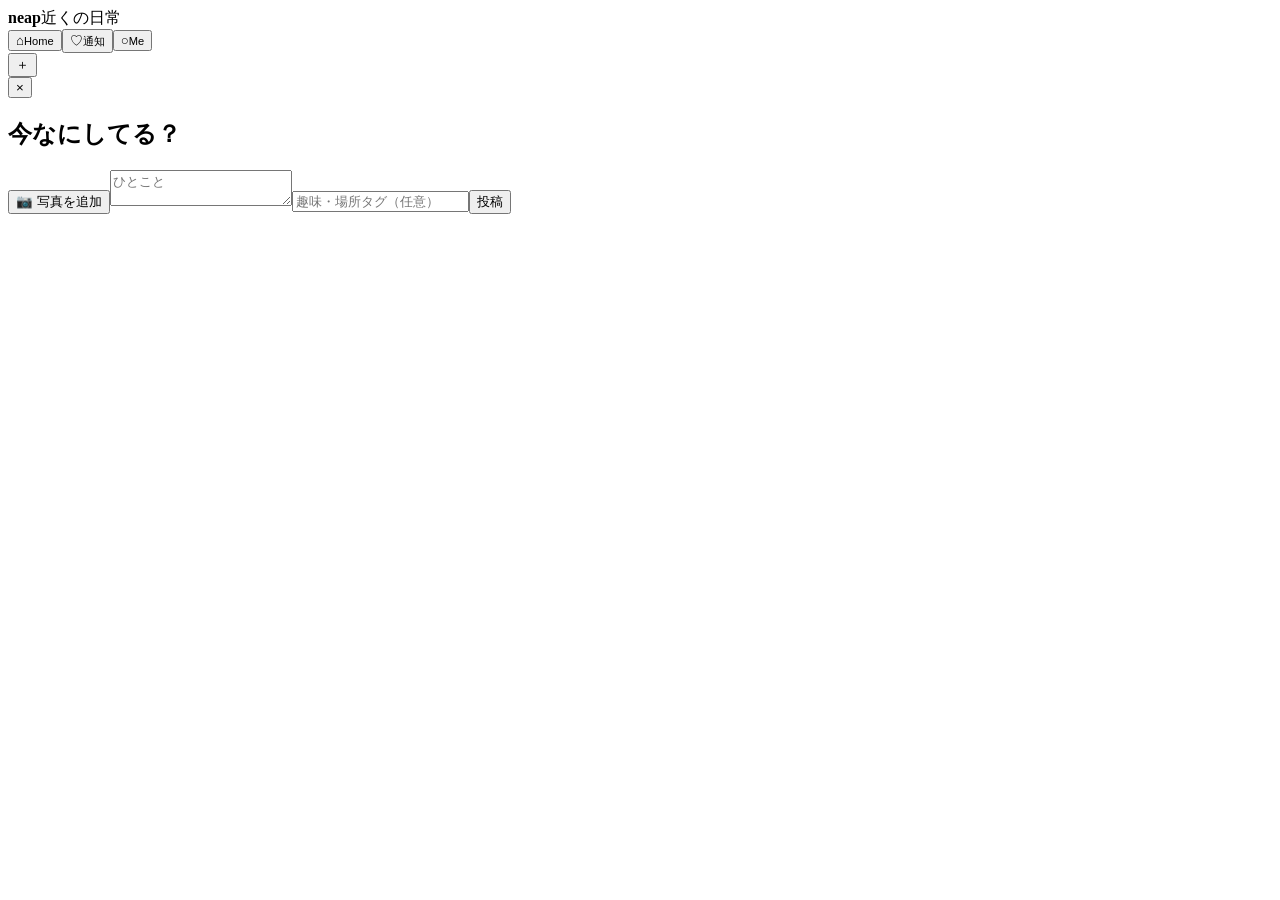
==== index.html @ b9ee1d4d "Put neap preview at Pages root" ====
<!doctype html><html lang="ja"><head><meta charset="utf-8"><meta name="viewport" content="width=device-width,initial-scale=1"><title>neap</title><link rel="stylesheet" href="style.css"></head><body><div id="app"><header><b>neap</b><span>近くの日常</span></header><main id="feed"></main><nav><button data-tab="home">⌂<small>Home</small></button><button data-tab="notice">♡<small>通知</small></button><button data-tab="me">○<small>Me</small></button></nav><button id="fab">＋</button></div><div id="modal" class="hidden"><div class="sheet"><button id="close">×</button><h2>今なにしてる？</h2><button type="button" id="photoButton" class="photo">📷 写真を追加</button><input id="photo" type="file" accept="image/*" capture="environment" hidden><img id="photoPreview" class="photoPreview hidden"><textarea id="text" placeholder="ひとこと"></textarea><input id="tag" class="tagInput" placeholder="趣味・場所タグ（任意）"><button id="post">投稿</button></div></div><script src="app.js"></script></body></html>
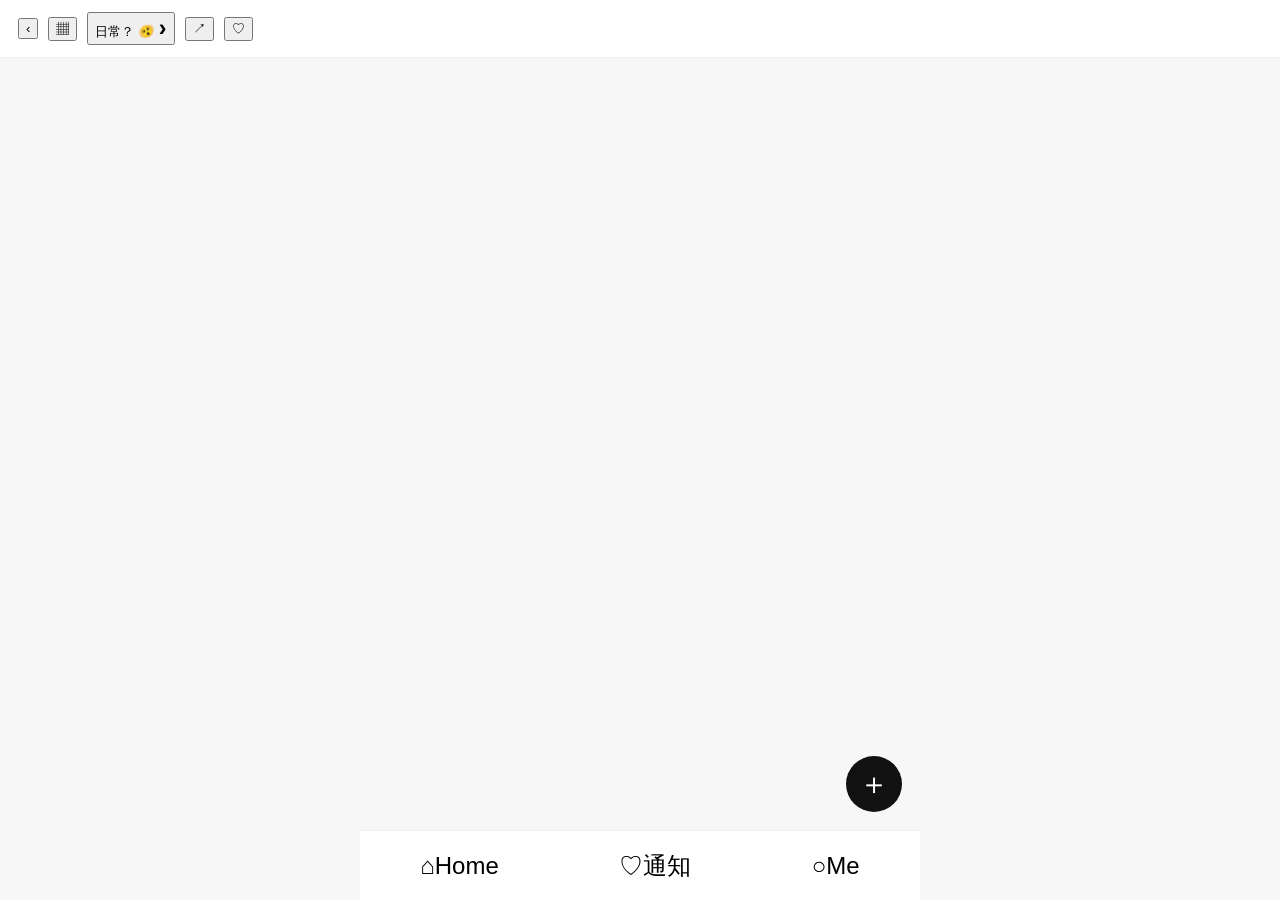
==== commit 4fbabb19: "Redesign neap as instant local activity feed" ====
--- a/index.html
+++ b/index.html
@@ -1 +1 @@
-<!doctype html><html lang="ja"><head><meta charset="utf-8"><meta name="viewport" content="width=device-width,initial-scale=1"><title>neap</title><link rel="stylesheet" href="style.css"></head><body><div id="app"><header><b>neap</b><span>近くの日常</span></header><main id="feed"></main><nav><button data-tab="home">⌂<small>Home</small></button><button data-tab="notice">♡<small>通知</small></button><button data-tab="me">○<small>Me</small></button></nav><button id="fab">＋</button></div><div id="modal" class="hidden"><div class="sheet"><button id="close">×</button><h2>今なにしてる？</h2><button type="button" id="photoButton" class="photo">📷 写真を追加</button><input id="photo" type="file" accept="image/*" capture="environment" hidden><img id="photoPreview" class="photoPreview hidden"><textarea id="text" placeholder="ひとこと"></textarea><input id="tag" class="tagInput" placeholder="趣味・場所タグ（任意）"><button id="post">投稿</button></div></div><script src="app.js"></script></body></html>+<!doctype html><html lang="ja"><head><meta charset="utf-8"><meta name="viewport" content="width=device-width,initial-scale=1,viewport-fit=cover"><meta name="theme-color" content="#000"><title>neap</title><link rel="stylesheet" href="style.css"></head><body><div class="app"><header><button class="icon">‹</button><button class="icon">▦</button><button id="mode" class="mode">日常？ 🫨 <b>›</b></button><button class="icon">↗</button><button class="icon">♡</button></header><div class="liveDot"></div><main id="feed"></main><button id="fab">＋</button><nav><button class="active">⌂<span>Home</span></button><button>♡<span>通知</span></button><button>○<span>Me</span></button></nav></div><div id="modal" class="hidden"><section class="sheet"><button id="close">×</button><h2>今なにしてる？</h2><label class="photo" for="photo">📷 写真を追加</label><input id="photo" type="file" accept="image/*" capture="environment"><img id="photoPreview" class="preview hidden"><textarea id="text" placeholder="ひとこと"></textarea><input id="tag" placeholder="趣味・目的（例：映画、野球、飲み）"><button id="post">投稿</button></section></div><script src="app.js"></script></body></html>
--- a/style.css
+++ b/style.css
@@ -0,0 +1 @@
+*{box-sizing:border-box}body{margin:0;background:#f7f7f7;font-family:-apple-system,BlinkMacSystemFont,"Helvetica Neue",Arial,sans-serif;color:#111}#app{max-width:560px;margin:auto;background:#fff;min-height:100vh;position:relative;padding-bottom:76px}header{height:58px;border-bottom:1px solid #eee;display:flex;align-items:center;padding:0 18px;gap:10px;position:sticky;top:0;background:#fff;z-index:2}header b{font-size:23px}header span{font-size:12px;color:#888}.post{padding:16px 18px;border-bottom:1px solid #eee}.who{display:flex;align-items:center;gap:10px}.avatar{width:38px;height:38px;border-radius:50%;background:#eee;display:grid;place-items:center}.name{font-weight:700}.meta{margin-left:auto;color:#888;font-size:12px}.body{font-size:16px;margin:13px 0 8px;line-height:1.55}.tag{font-size:13px;color:#777}.actions{display:flex;align-items:center;margin-top:8px;gap:4px}.actions button,nav button{border:0;background:none;cursor:pointer}.actions button{font-size:21px;padding:7px}.insta{margin-left:auto;font-size:13px}.liked{font-weight:800}nav{position:fixed;bottom:0;left:50%;transform:translateX(-50%);width:min(560px,100%);height:70px;background:#fff;border-top:1px solid #eee;display:flex;justify-content:space-around;z-index:3}nav button{font-size:24px;padding:8px 35px}nav small{display:block;font-size:10px;color:#777}#fab{position:fixed;right:max(calc((100vw - 560px)/2 + 18px),18px);bottom:88px;width:56px;height:56px;border:0;border-radius:50%;font-size:30px;background:#111;color:#fff;cursor:pointer;z-index:4}.hidden{display:none!important}#modal{position:fixed;inset:0;background:#0005;z-index:10;display:grid;align-items:end}.sheet{background:#fff;border-radius:22px 22px 0 0;padding:22px;min-height:260px;max-width:560px;width:100%;margin:auto}.sheet h2{margin-top:5px}.sheet textarea{width:100%;height:100px;border:1px solid #ddd;border-radius:12px;padding:12px;font-size:16px;resize:none}.sheet>button:not(#close){width:100%;margin-top:14px;height:46px;border:0;border-radius:12px;background:#111;color:#fff;font-size:16px}.sheet #close{float:right;border:0;background:none;font-size:28px;cursor:pointer}.photo{display:block;border:1px dashed #bbb;border-radius:12px;padding:14px;text-align:center;cursor:pointer;margin:12px 0}.photo input{display:none}.photoPreview{width:100%;max-height:280px;object-fit:cover;border-radius:12px;margin-bottom:12px}.tagInput{width:100%;height:44px;border:1px solid #ddd;border-radius:12px;padding:10px;font-size:16px;margin-top:10px}.hidden{display:none!important}.postImage{width:100%;max-height:420px;object-fit:cover;border-radius:14px;margin-top:14px}.comments{border-top:1px solid #eee;margin-top:8px;padding-top:8px;font-size:14px;line-height:1.7}.photoWrap{position:relative;margin-top:14px}.photoWrap .postImage{margin-top:0;display:block}.photoTime{position:absolute;left:10px;bottom:10px;background:#0009;color:#fff;border-radius:999px;padding:4px 9px;font-size:12px}
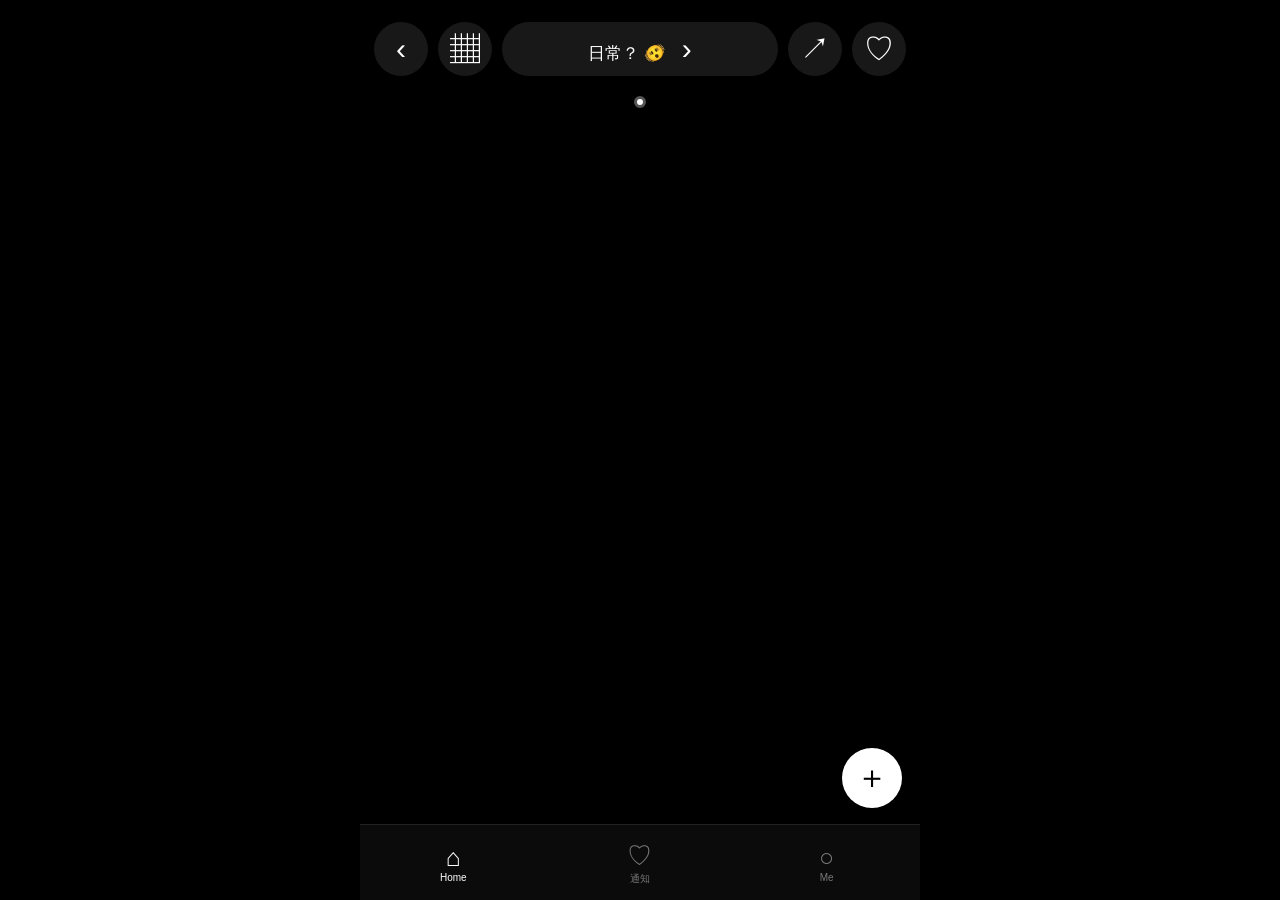
==== commit c3fc0b35: "Make iPhone photo picker a native label input" ====
--- a/index.html
+++ b/index.html
@@ -1 +1 @@
-<!doctype html><html lang="ja"><head><meta charset="utf-8"><meta name="viewport" content="width=device-width,initial-scale=1,viewport-fit=cover"><meta name="theme-color" content="#000"><title>neap</title><link rel="stylesheet" href="style.css"></head><body><div class="app"><header><button class="icon">‹</button><button class="icon">▦</button><button id="mode" class="mode">日常？ 🫨 <b>›</b></button><button class="icon">↗</button><button class="icon">♡</button></header><div class="liveDot"></div><main id="feed"></main><button id="fab">＋</button><nav><button class="active">⌂<span>Home</span></button><button>♡<span>通知</span></button><button>○<span>Me</span></button></nav></div><div id="modal" class="hidden"><section class="sheet"><button id="close">×</button><h2>今なにしてる？</h2><label class="photo" for="photo">📷 写真を追加</label><input id="photo" type="file" accept="image/*" capture="environment"><img id="photoPreview" class="preview hidden"><textarea id="text" placeholder="ひとこと"></textarea><input id="tag" placeholder="趣味・目的（例：映画、野球、飲み）"><button id="post">投稿</button></section></div><script src="app.js"></script></body></html>+<!doctype html><html lang="ja"><head><meta charset="utf-8"><meta name="viewport" content="width=device-width,initial-scale=1,viewport-fit=cover"><meta name="theme-color" content="#000"><title>neap</title><link rel="stylesheet" href="style.css"></head><body><div class="app"><header><button class="icon">‹</button><button class="icon">▦</button><button id="mode" class="mode">日常？ 🫨 <b>›</b></button><button class="icon">↗</button><button class="icon">♡</button></header><div class="liveDot"></div><main id="feed"></main><button id="fab">＋</button><nav><button class="active">⌂<span>Home</span></button><button>♡<span>通知</span></button><button>○<span>Me</span></button></nav></div><div id="modal" class="hidden"><section class="sheet"><button id="close">×</button><h2>今なにしてる？</h2><label class="photoPicker"><input id="photo" type="file" accept="image/*" capture="environment"><span>📷 写真を追加</span></label><img id="photoPreview" class="preview hidden"><textarea id="text" placeholder="ひとこと"></textarea><input id="tag" placeholder="趣味・目的（例：映画、野球、飲み）"><button id="post">投稿</button></section></div><script src="app.js"></script></body></html>
--- a/style.css
+++ b/style.css
@@ -1 +1 @@
-*{box-sizing:border-box}body{margin:0;background:#f7f7f7;font-family:-apple-system,BlinkMacSystemFont,"Helvetica Neue",Arial,sans-serif;color:#111}#app{max-width:560px;margin:auto;background:#fff;min-height:100vh;position:relative;padding-bottom:76px}header{height:58px;border-bottom:1px solid #eee;display:flex;align-items:center;padding:0 18px;gap:10px;position:sticky;top:0;background:#fff;z-index:2}header b{font-size:23px}header span{font-size:12px;color:#888}.post{padding:16px 18px;border-bottom:1px solid #eee}.who{display:flex;align-items:center;gap:10px}.avatar{width:38px;height:38px;border-radius:50%;background:#eee;display:grid;place-items:center}.name{font-weight:700}.meta{margin-left:auto;color:#888;font-size:12px}.body{font-size:16px;margin:13px 0 8px;line-height:1.55}.tag{font-size:13px;color:#777}.actions{display:flex;align-items:center;margin-top:8px;gap:4px}.actions button,nav button{border:0;background:none;cursor:pointer}.actions button{font-size:21px;padding:7px}.insta{margin-left:auto;font-size:13px}.liked{font-weight:800}nav{position:fixed;bottom:0;left:50%;transform:translateX(-50%);width:min(560px,100%);height:70px;background:#fff;border-top:1px solid #eee;display:flex;justify-content:space-around;z-index:3}nav button{font-size:24px;padding:8px 35px}nav small{display:block;font-size:10px;color:#777}#fab{position:fixed;right:max(calc((100vw - 560px)/2 + 18px),18px);bottom:88px;width:56px;height:56px;border:0;border-radius:50%;font-size:30px;background:#111;color:#fff;cursor:pointer;z-index:4}.hidden{display:none!important}#modal{position:fixed;inset:0;background:#0005;z-index:10;display:grid;align-items:end}.sheet{background:#fff;border-radius:22px 22px 0 0;padding:22px;min-height:260px;max-width:560px;width:100%;margin:auto}.sheet h2{margin-top:5px}.sheet textarea{width:100%;height:100px;border:1px solid #ddd;border-radius:12px;padding:12px;font-size:16px;resize:none}.sheet>button:not(#close){width:100%;margin-top:14px;height:46px;border:0;border-radius:12px;background:#111;color:#fff;font-size:16px}.sheet #close{float:right;border:0;background:none;font-size:28px;cursor:pointer}.photo{display:block;border:1px dashed #bbb;border-radius:12px;padding:14px;text-align:center;cursor:pointer;margin:12px 0}.photo input{display:none}.photoPreview{width:100%;max-height:280px;object-fit:cover;border-radius:12px;margin-bottom:12px}.tagInput{width:100%;height:44px;border:1px solid #ddd;border-radius:12px;padding:10px;font-size:16px;margin-top:10px}.hidden{display:none!important}.postImage{width:100%;max-height:420px;object-fit:cover;border-radius:14px;margin-top:14px}.comments{border-top:1px solid #eee;margin-top:8px;padding-top:8px;font-size:14px;line-height:1.7}.photoWrap{position:relative;margin-top:14px}.photoWrap .postImage{margin-top:0;display:block}.photoTime{position:absolute;left:10px;bottom:10px;background:#0009;color:#fff;border-radius:999px;padding:4px 9px;font-size:12px}+*{box-sizing:border-box}html,body{margin:0;background:#000;color:#fff;font-family:-apple-system,BlinkMacSystemFont,"Helvetica Neue",Arial,sans-serif}.app{max-width:560px;min-height:100vh;margin:auto;background:#000;padding-bottom:82px}header{height:92px;padding:18px 14px 12px;display:flex;align-items:center;gap:10px;position:sticky;top:0;background:#000;z-index:5}.icon{width:54px;height:54px;border:0;border-radius:50%;background:#181818;color:#fff;font-size:30px;cursor:pointer}.mode{height:54px;flex:1;border:0;border-radius:28px;background:#181818;color:#fff;font-size:17px;cursor:pointer}.mode b{font-size:30px;font-weight:400;margin-left:12px}.liveDot{width:12px;height:12px;border-radius:50%;background:#fff;border:3px solid #555;margin:4px auto 18px}main{padding:0 14px}.post{background:#151515;border-radius:28px;margin:0 0 18px;padding:22px;overflow:hidden}.who{display:flex;align-items:center;gap:12px}.avatar{width:40px;height:40px;border-radius:50%;background:#2a2a2a;display:grid;place-items:center}.name{font-weight:650}.time{margin-left:auto;color:#777;font-size:13px}.postImage{width:calc(100% + 44px);margin:18px -22px 0;display:block;max-height:540px;object-fit:cover}.body{font-size:17px;line-height:1.55;margin-top:16px}.tag{color:#999;font-size:13px;margin-top:9px}.actions{display:flex;align-items:center;gap:6px;margin-top:12px}.actions button{border:0;background:transparent;color:#fff;font-size:22px;padding:5px;cursor:pointer}.count{font-size:13px;color:#888}.insta{margin-left:auto;font-size:13px!important}#fab{position:fixed;right:max(calc((100vw - 560px)/2 + 18px),18px);bottom:92px;width:60px;height:60px;border:0;border-radius:50%;background:#fff;color:#000;font-size:32px;z-index:8;cursor:pointer}nav{position:fixed;bottom:0;left:50%;transform:translateX(-50%);width:min(560px,100%);height:76px;background:#0b0b0b;border-top:1px solid #222;display:flex;justify-content:space-around;z-index:7}nav button{width:33%;border:0;background:none;color:#777;font-size:25px;cursor:pointer}nav button.active{color:#fff}nav span{display:block;font-size:10px}.hidden{display:none!important}#modal{position:fixed;inset:0;background:#000b;z-index:20;display:flex;align-items:flex-end}.sheet{width:min(560px,100%);background:#151515;border-radius:28px 28px 0 0;padding:24px 20px 30px;margin:auto}.sheet #close{float:right;border:0;background:none;color:#fff;font-size:30px}.sheet h2{margin:8px 0 20px}.photo{display:block;border:1px dashed #555;border-radius:16px;padding:16px;text-align:center;cursor:pointer}.sheet input[type=file]{display:none}.preview{width:100%;max-height:300px;object-fit:cover;border-radius:16px;margin-top:12px}.sheet textarea,.sheet input:not([type=file]){width:100%;margin-top:12px;background:#0d0d0d;color:#fff;border:1px solid #333;border-radius:14px;padding:13px;font-size:16px}.sheet textarea{height:90px;resize:none}.sheet #post{width:100%;height:48px;margin-top:14px;border:0;border-radius:14px;background:#fff;color:#000;font-size:16px;font-weight:700}
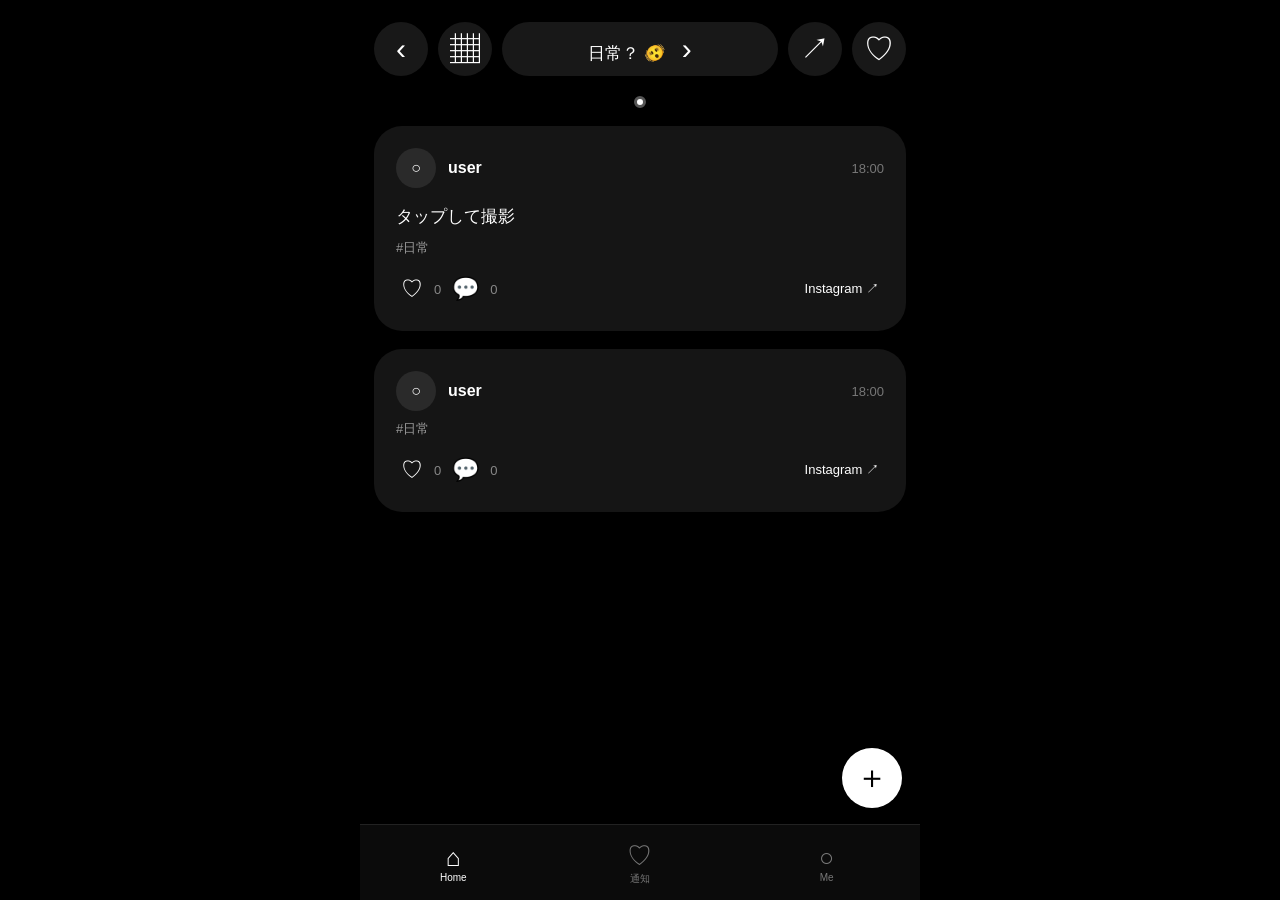
==== commit db9d482f: "Bust browser cache for latest neap UI" ====
--- a/index.html
+++ b/index.html
@@ -1 +1 @@
-<!doctype html><html lang="ja"><head><meta charset="utf-8"><meta name="viewport" content="width=device-width,initial-scale=1,viewport-fit=cover"><meta name="theme-color" content="#000"><title>neap</title><link rel="stylesheet" href="style.css"></head><body><div class="app"><header><button class="icon">‹</button><button class="icon">▦</button><button id="mode" class="mode">日常？ 🫨 <b>›</b></button><button class="icon">↗</button><button class="icon">♡</button></header><div class="liveDot"></div><main id="feed"></main><button id="fab">＋</button><nav><button class="active">⌂<span>Home</span></button><button>♡<span>通知</span></button><button>○<span>Me</span></button></nav></div><div id="modal" class="hidden"><section class="sheet"><button id="close">×</button><h2>今なにしてる？</h2><label class="photoPicker"><input id="photo" type="file" accept="image/*" capture="environment"><span>📷 写真を追加</span></label><img id="photoPreview" class="preview hidden"><textarea id="text" placeholder="ひとこと"></textarea><input id="tag" placeholder="趣味・目的（例：映画、野球、飲み）"><button id="post">投稿</button></section></div><script src="app.js"></script></body></html>+<!doctype html><html lang="ja"><head><meta charset="utf-8"><meta name="viewport" content="width=device-width,initial-scale=1,viewport-fit=cover"><meta name="theme-color" content="#000"><title>neap</title><link rel="stylesheet" href="style.css"></head><body><div class="app"><header><button class="icon">‹</button><button class="icon">▦</button><button id="mode" class="mode">日常？ 🫨 <b>›</b></button><button class="icon">↗</button><button class="icon">♡</button></header><div class="liveDot"></div><main id="feed"></main><button id="fab">＋</button><nav><button class="active">⌂<span>Home</span></button><button>♡<span>通知</span></button><button>○<span>Me</span></button></nav></div><div id="modal" class="hidden"><section class="sheet"><button id="close">×</button><h2>今なにしてる？</h2><label class="photoPicker"><input id="photo" type="file" accept="image/*" capture="environment"><span>📷 写真を追加</span></label><img id="photoPreview" class="preview hidden"><textarea id="text" placeholder="ひとこと"></textarea><input id="tag" placeholder="趣味・目的（例：映画、野球、飲み）"><button id="post">投稿</button></section></div><script src="app.js?v=6"></script></body></html>
--- a/style.css
+++ b/style.css
@@ -1 +1 @@
-*{box-sizing:border-box}html,body{margin:0;background:#000;color:#fff;font-family:-apple-system,BlinkMacSystemFont,"Helvetica Neue",Arial,sans-serif}.app{max-width:560px;min-height:100vh;margin:auto;background:#000;padding-bottom:82px}header{height:92px;padding:18px 14px 12px;display:flex;align-items:center;gap:10px;position:sticky;top:0;background:#000;z-index:5}.icon{width:54px;height:54px;border:0;border-radius:50%;background:#181818;color:#fff;font-size:30px;cursor:pointer}.mode{height:54px;flex:1;border:0;border-radius:28px;background:#181818;color:#fff;font-size:17px;cursor:pointer}.mode b{font-size:30px;font-weight:400;margin-left:12px}.liveDot{width:12px;height:12px;border-radius:50%;background:#fff;border:3px solid #555;margin:4px auto 18px}main{padding:0 14px}.post{background:#151515;border-radius:28px;margin:0 0 18px;padding:22px;overflow:hidden}.who{display:flex;align-items:center;gap:12px}.avatar{width:40px;height:40px;border-radius:50%;background:#2a2a2a;display:grid;place-items:center}.name{font-weight:650}.time{margin-left:auto;color:#777;font-size:13px}.postImage{width:calc(100% + 44px);margin:18px -22px 0;display:block;max-height:540px;object-fit:cover}.body{font-size:17px;line-height:1.55;margin-top:16px}.tag{color:#999;font-size:13px;margin-top:9px}.actions{display:flex;align-items:center;gap:6px;margin-top:12px}.actions button{border:0;background:transparent;color:#fff;font-size:22px;padding:5px;cursor:pointer}.count{font-size:13px;color:#888}.insta{margin-left:auto;font-size:13px!important}#fab{position:fixed;right:max(calc((100vw - 560px)/2 + 18px),18px);bottom:92px;width:60px;height:60px;border:0;border-radius:50%;background:#fff;color:#000;font-size:32px;z-index:8;cursor:pointer}nav{position:fixed;bottom:0;left:50%;transform:translateX(-50%);width:min(560px,100%);height:76px;background:#0b0b0b;border-top:1px solid #222;display:flex;justify-content:space-around;z-index:7}nav button{width:33%;border:0;background:none;color:#777;font-size:25px;cursor:pointer}nav button.active{color:#fff}nav span{display:block;font-size:10px}.hidden{display:none!important}#modal{position:fixed;inset:0;background:#000b;z-index:20;display:flex;align-items:flex-end}.sheet{width:min(560px,100%);background:#151515;border-radius:28px 28px 0 0;padding:24px 20px 30px;margin:auto}.sheet #close{float:right;border:0;background:none;color:#fff;font-size:30px}.sheet h2{margin:8px 0 20px}.photo{display:block;border:1px dashed #555;border-radius:16px;padding:16px;text-align:center;cursor:pointer}.sheet input[type=file]{display:none}.preview{width:100%;max-height:300px;object-fit:cover;border-radius:16px;margin-top:12px}.sheet textarea,.sheet input:not([type=file]){width:100%;margin-top:12px;background:#0d0d0d;color:#fff;border:1px solid #333;border-radius:14px;padding:13px;font-size:16px}.sheet textarea{height:90px;resize:none}.sheet #post{width:100%;height:48px;margin-top:14px;border:0;border-radius:14px;background:#fff;color:#000;font-size:16px;font-weight:700}+*{box-sizing:border-box}html,body{margin:0;background:#000;color:#fff;font-family:-apple-system,BlinkMacSystemFont,"Helvetica Neue",Arial,sans-serif}.app{max-width:560px;min-height:100vh;margin:auto;background:#000;padding-bottom:82px}header{height:92px;padding:18px 14px 12px;display:flex;align-items:center;gap:10px;position:sticky;top:0;background:#000;z-index:5}.icon{width:54px;height:54px;border:0;border-radius:50%;background:#181818;color:#fff;font-size:30px;cursor:pointer}.mode{height:54px;flex:1;border:0;border-radius:28px;background:#181818;color:#fff;font-size:17px;cursor:pointer}.mode b{font-size:30px;font-weight:400;margin-left:12px}.liveDot{width:12px;height:12px;border-radius:50%;background:#fff;border:3px solid #555;margin:4px auto 18px}main{padding:0 14px}.post{background:#151515;border-radius:28px;margin:0 0 18px;padding:22px;overflow:hidden}.who{display:flex;align-items:center;gap:12px}.avatar{width:40px;height:40px;border-radius:50%;background:#2a2a2a;display:grid;place-items:center}.name{font-weight:650}.time{margin-left:auto;color:#777;font-size:13px}.postImage{width:calc(100% + 44px);margin:18px -22px 0;display:block;max-height:540px;object-fit:cover}.body{font-size:17px;line-height:1.55;margin-top:16px}.tag{color:#999;font-size:13px;margin-top:9px}.actions{display:flex;align-items:center;gap:6px;margin-top:12px}.actions button{border:0;background:transparent;color:#fff;font-size:22px;padding:5px;cursor:pointer}.count{font-size:13px;color:#888}.insta{margin-left:auto;font-size:13px!important}#fab{position:fixed;right:max(calc((100vw - 560px)/2 + 18px),18px);bottom:92px;width:60px;height:60px;border:0;border-radius:50%;background:#fff;color:#000;font-size:32px;z-index:8;cursor:pointer}nav{position:fixed;bottom:0;left:50%;transform:translateX(-50%);width:min(560px,100%);height:76px;background:#0b0b0b;border-top:1px solid #222;display:flex;justify-content:space-around;z-index:7}nav button{width:33%;border:0;background:none;color:#777;font-size:25px;cursor:pointer}nav button.active{color:#fff}nav span{display:block;font-size:10px}.hidden{display:none!important}#modal{position:fixed;inset:0;background:#000b;z-index:20;display:flex;align-items:flex-end}.sheet{width:min(560px,100%);background:#151515;border-radius:28px 28px 0 0;padding:24px 20px 30px;margin:auto}.sheet #close{float:right;border:0;background:none;color:#fff;font-size:30px}.sheet h2{margin:8px 0 20px}.photoPicker{position:relative;display:block;border:1px dashed #555;border-radius:16px;padding:16px;text-align:center;cursor:pointer;overflow:hidden}.photoPicker input{position:absolute!important;inset:0!important;width:100%!important;height:100%!important;opacity:0!important;display:block!important;cursor:pointer!important}.photoPicker span{pointer-events:none}.sheet input[type=file]{display:none}.preview{width:100%;max-height:300px;object-fit:cover;border-radius:16px;margin-top:12px}.sheet textarea,.sheet input:not([type=file]){width:100%;margin-top:12px;background:#0d0d0d;color:#fff;border:1px solid #333;border-radius:14px;padding:13px;font-size:16px}.sheet textarea{height:90px;resize:none}.sheet #post{width:100%;height:48px;margin-top:14px;border:0;border-radius:14px;background:#fff;color:#000;font-size:16px;font-weight:700}
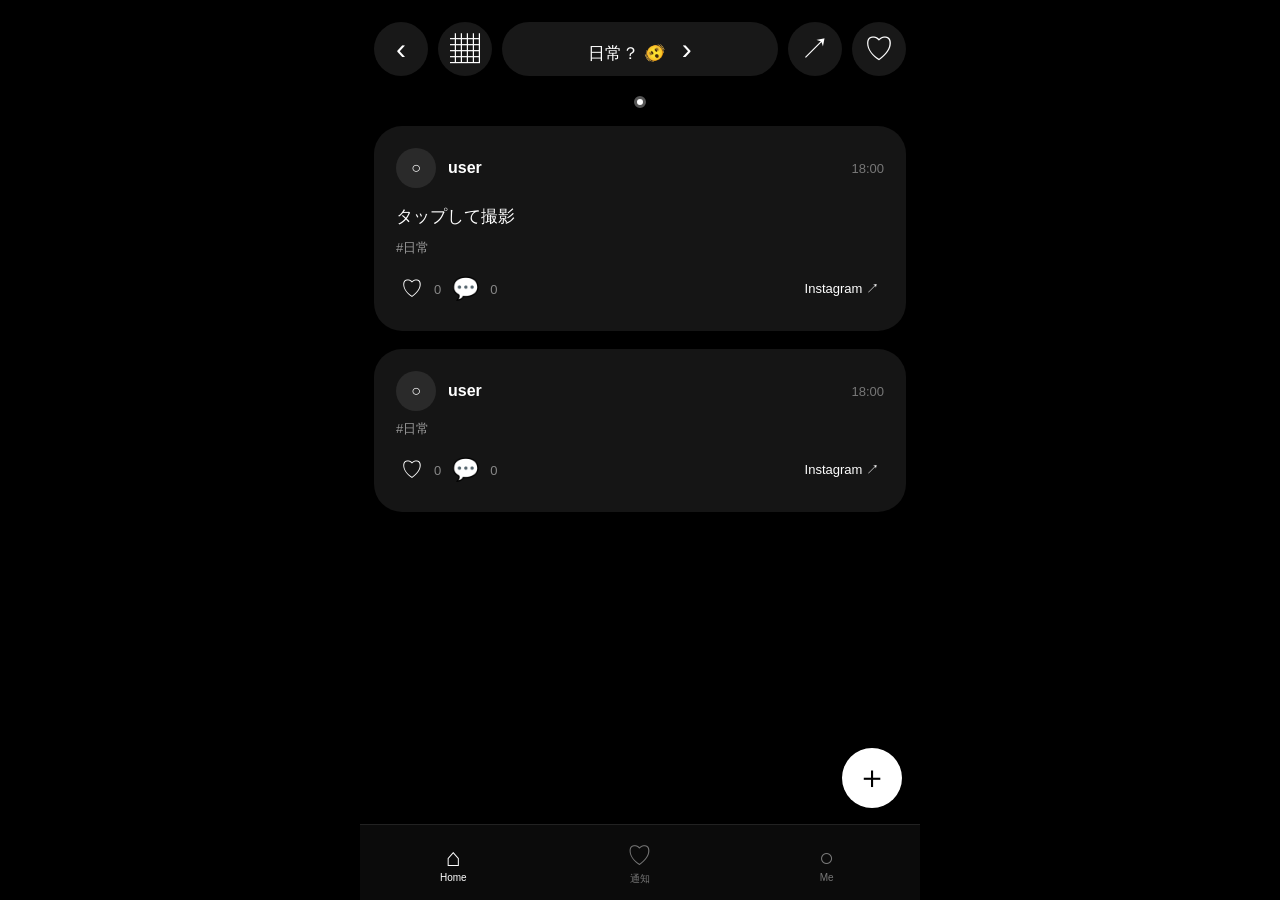
==== commit 0295c48b: "Add removable selected photo preview" ====
--- a/index.html
+++ b/index.html
@@ -1 +1 @@
-<!doctype html><html lang="ja"><head><meta charset="utf-8"><meta name="viewport" content="width=device-width,initial-scale=1,viewport-fit=cover"><meta name="theme-color" content="#000"><title>neap</title><link rel="stylesheet" href="style.css"></head><body><div class="app"><header><button class="icon">‹</button><button class="icon">▦</button><button id="mode" class="mode">日常？ 🫨 <b>›</b></button><button class="icon">↗</button><button class="icon">♡</button></header><div class="liveDot"></div><main id="feed"></main><button id="fab">＋</button><nav><button class="active">⌂<span>Home</span></button><button>♡<span>通知</span></button><button>○<span>Me</span></button></nav></div><div id="modal" class="hidden"><section class="sheet"><button id="close">×</button><h2>今なにしてる？</h2><label class="photoPicker"><input id="photo" type="file" accept="image/*" capture="environment"><span>📷 写真を追加</span></label><img id="photoPreview" class="preview hidden"><textarea id="text" placeholder="ひとこと"></textarea><input id="tag" placeholder="趣味・目的（例：映画、野球、飲み）"><button id="post">投稿</button></section></div><script src="app.js?v=6"></script></body></html>+<!doctype html><html lang="ja"><head><meta charset="utf-8"><meta name="viewport" content="width=device-width,initial-scale=1,viewport-fit=cover"><meta name="theme-color" content="#000"><title>neap</title><link rel="stylesheet" href="style.css"></head><body><div class="app"><header><button class="icon">‹</button><button class="icon">▦</button><button id="mode" class="mode">日常？ 🫨 <b>›</b></button><button class="icon">↗</button><button class="icon">♡</button></header><div class="liveDot"></div><main id="feed"></main><button id="fab">＋</button><nav><button class="active">⌂<span>Home</span></button><button>♡<span>通知</span></button><button>○<span>Me</span></button></nav></div><div id="modal" class="hidden"><section class="sheet"><button id="close">×</button><h2>今なにしてる？</h2><label class="photoPicker"><input id="photo" type="file" accept="image/*" capture="environment"><span>📷 写真を追加</span></label><div id="photoPreviewWrap" class="previewWrap hidden"><img id="photoPreview" class="preview"><button id="removePhoto" type="button" class="removePhoto">×</button></div><textarea id="text" placeholder="ひとこと"></textarea><input id="tag" placeholder="趣味・目的（例：映画、野球、飲み）"><button id="post">投稿</button></section></div><script src="app.js?v=6"></script></body></html>
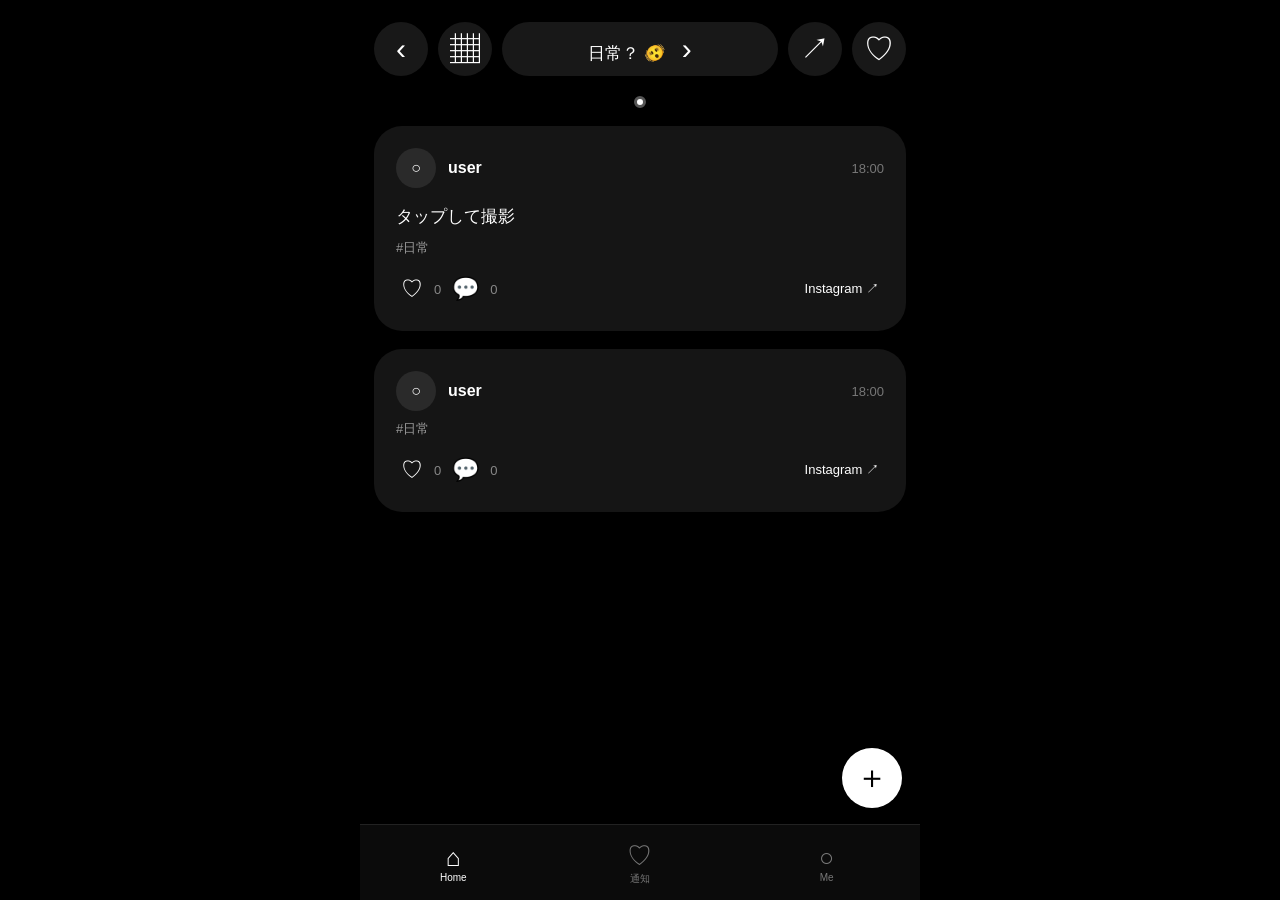
==== commit a294a9cb: "Add in-app camera interface" ====
--- a/index.html
+++ b/index.html
@@ -1 +1 @@
-<!doctype html><html lang="ja"><head><meta charset="utf-8"><meta name="viewport" content="width=device-width,initial-scale=1,viewport-fit=cover"><meta name="theme-color" content="#000"><title>neap</title><link rel="stylesheet" href="style.css"></head><body><div class="app"><header><button class="icon">‹</button><button class="icon">▦</button><button id="mode" class="mode">日常？ 🫨 <b>›</b></button><button class="icon">↗</button><button class="icon">♡</button></header><div class="liveDot"></div><main id="feed"></main><button id="fab">＋</button><nav><button class="active">⌂<span>Home</span></button><button>♡<span>通知</span></button><button>○<span>Me</span></button></nav></div><div id="modal" class="hidden"><section class="sheet"><button id="close">×</button><h2>今なにしてる？</h2><label class="photoPicker"><input id="photo" type="file" accept="image/*" capture="environment"><span>📷 写真を追加</span></label><div id="photoPreviewWrap" class="previewWrap hidden"><img id="photoPreview" class="preview"><button id="removePhoto" type="button" class="removePhoto">×</button></div><textarea id="text" placeholder="ひとこと"></textarea><input id="tag" placeholder="趣味・目的（例：映画、野球、飲み）"><button id="post">投稿</button></section></div><script src="app.js?v=6"></script></body></html>+<!doctype html><html lang="ja"><head><meta charset="utf-8"><meta name="viewport" content="width=device-width,initial-scale=1,viewport-fit=cover"><meta name="theme-color" content="#000"><title>neap</title><link rel="stylesheet" href="style.css"></head><body><div class="app"><header><button class="icon">‹</button><button class="icon">▦</button><button id="mode" class="mode">日常？ 🫨 <b>›</b></button><button class="icon">↗</button><button class="icon">♡</button></header><div class="liveDot"></div><main id="feed"></main><button id="fab">＋</button><nav><button class="active">⌂<span>Home</span></button><button>♡<span>通知</span></button><button>○<span>Me</span></button></nav></div><div id="modal" class="hidden"><section class="sheet"><button id="close">×</button><h2>今なにしてる？</h2><button id="openCamera" type="button" class="photo">📷 撮影する</button><label class="libraryPicker"><input id="photo" type="file" accept="image/*"><span>写真から選ぶ</span></label><div id="photoPreviewWrap" class="previewWrap hidden"><img id="photoPreview" class="preview"><button id="removePhoto" type="button" class="removePhoto">×</button></div><textarea id="text" placeholder="ひとこと"></textarea><input id="tag" placeholder="趣味・目的（例：映画、野球、飲み）"><button id="post">投稿</button></section></div><div id="cameraLayer" class="cameraLayer hidden"><video id="cameraVideo" autoplay playsinline muted></video><canvas id="cameraCanvas" class="hidden"></canvas><button id="cameraClose" class="cameraClose">×</button><button id="cameraFlip" class="cameraFlip">↻</button><button id="cameraShot" class="cameraShot" aria-label="撮影"></button></div><script src="app.js?v=7"></script></body></html>
--- a/style.css
+++ b/style.css
@@ -1 +1 @@
-*{box-sizing:border-box}html,body{margin:0;background:#000;color:#fff;font-family:-apple-system,BlinkMacSystemFont,"Helvetica Neue",Arial,sans-serif}.app{max-width:560px;min-height:100vh;margin:auto;background:#000;padding-bottom:82px}header{height:92px;padding:18px 14px 12px;display:flex;align-items:center;gap:10px;position:sticky;top:0;background:#000;z-index:5}.icon{width:54px;height:54px;border:0;border-radius:50%;background:#181818;color:#fff;font-size:30px;cursor:pointer}.mode{height:54px;flex:1;border:0;border-radius:28px;background:#181818;color:#fff;font-size:17px;cursor:pointer}.mode b{font-size:30px;font-weight:400;margin-left:12px}.liveDot{width:12px;height:12px;border-radius:50%;background:#fff;border:3px solid #555;margin:4px auto 18px}main{padding:0 14px}.post{background:#151515;border-radius:28px;margin:0 0 18px;padding:22px;overflow:hidden}.who{display:flex;align-items:center;gap:12px}.avatar{width:40px;height:40px;border-radius:50%;background:#2a2a2a;display:grid;place-items:center}.name{font-weight:650}.time{margin-left:auto;color:#777;font-size:13px}.postImage{width:calc(100% + 44px);margin:18px -22px 0;display:block;max-height:540px;object-fit:cover}.body{font-size:17px;line-height:1.55;margin-top:16px}.tag{color:#999;font-size:13px;margin-top:9px}.actions{display:flex;align-items:center;gap:6px;margin-top:12px}.actions button{border:0;background:transparent;color:#fff;font-size:22px;padding:5px;cursor:pointer}.count{font-size:13px;color:#888}.insta{margin-left:auto;font-size:13px!important}#fab{position:fixed;right:max(calc((100vw - 560px)/2 + 18px),18px);bottom:92px;width:60px;height:60px;border:0;border-radius:50%;background:#fff;color:#000;font-size:32px;z-index:8;cursor:pointer}nav{position:fixed;bottom:0;left:50%;transform:translateX(-50%);width:min(560px,100%);height:76px;background:#0b0b0b;border-top:1px solid #222;display:flex;justify-content:space-around;z-index:7}nav button{width:33%;border:0;background:none;color:#777;font-size:25px;cursor:pointer}nav button.active{color:#fff}nav span{display:block;font-size:10px}.hidden{display:none!important}#modal{position:fixed;inset:0;background:#000b;z-index:20;display:flex;align-items:flex-end}.sheet{width:min(560px,100%);background:#151515;border-radius:28px 28px 0 0;padding:24px 20px 30px;margin:auto}.sheet #close{float:right;border:0;background:none;color:#fff;font-size:30px}.sheet h2{margin:8px 0 20px}.photoPicker{position:relative;display:block;border:1px dashed #555;border-radius:16px;padding:16px;text-align:center;cursor:pointer;overflow:hidden}.photoPicker input{position:absolute!important;inset:0!important;width:100%!important;height:100%!important;opacity:0!important;display:block!important;cursor:pointer!important}.photoPicker span{pointer-events:none}.sheet input[type=file]{display:none}.preview{width:100%;max-height:300px;object-fit:cover;border-radius:16px;margin-top:12px}.sheet textarea,.sheet input:not([type=file]){width:100%;margin-top:12px;background:#0d0d0d;color:#fff;border:1px solid #333;border-radius:14px;padding:13px;font-size:16px}.sheet textarea{height:90px;resize:none}.sheet #post{width:100%;height:48px;margin-top:14px;border:0;border-radius:14px;background:#fff;color:#000;font-size:16px;font-weight:700}+*{box-sizing:border-box}html,body{margin:0;background:#000;color:#fff;font-family:-apple-system,BlinkMacSystemFont,"Helvetica Neue",Arial,sans-serif}.app{max-width:560px;min-height:100vh;margin:auto;background:#000;padding-bottom:82px}header{height:92px;padding:18px 14px 12px;display:flex;align-items:center;gap:10px;position:sticky;top:0;background:#000;z-index:5}.icon{width:54px;height:54px;border:0;border-radius:50%;background:#181818;color:#fff;font-size:30px;cursor:pointer}.mode{height:54px;flex:1;border:0;border-radius:28px;background:#181818;color:#fff;font-size:17px;cursor:pointer}.mode b{font-size:30px;font-weight:400;margin-left:12px}.liveDot{width:12px;height:12px;border-radius:50%;background:#fff;border:3px solid #555;margin:4px auto 18px}main{padding:0 14px}.post{background:#151515;border-radius:28px;margin:0 0 18px;padding:22px;overflow:hidden}.who{display:flex;align-items:center;gap:12px}.avatar{width:40px;height:40px;border-radius:50%;background:#2a2a2a;display:grid;place-items:center}.name{font-weight:650}.time{margin-left:auto;color:#777;font-size:13px}.postImage{width:calc(100% + 44px);margin:18px -22px 0;display:block;max-height:540px;object-fit:cover}.body{font-size:17px;line-height:1.55;margin-top:16px}.tag{color:#999;font-size:13px;margin-top:9px}.actions{display:flex;align-items:center;gap:6px;margin-top:12px}.actions button{border:0;background:transparent;color:#fff;font-size:22px;padding:5px;cursor:pointer}.count{font-size:13px;color:#888}.insta{margin-left:auto;font-size:13px!important}#fab{position:fixed;right:max(calc((100vw - 560px)/2 + 18px),18px);bottom:92px;width:60px;height:60px;border:0;border-radius:50%;background:#fff;color:#000;font-size:32px;z-index:8;cursor:pointer}nav{position:fixed;bottom:0;left:50%;transform:translateX(-50%);width:min(560px,100%);height:76px;background:#0b0b0b;border-top:1px solid #222;display:flex;justify-content:space-around;z-index:7}nav button{width:33%;border:0;background:none;color:#777;font-size:25px;cursor:pointer}nav button.active{color:#fff}nav span{display:block;font-size:10px}.hidden{display:none!important}#modal{position:fixed;inset:0;background:#000b;z-index:20;display:flex;align-items:flex-end}.sheet{width:min(560px,100%);background:#151515;border-radius:28px 28px 0 0;padding:24px 20px 30px;margin:auto}.sheet #close{float:right;border:0;background:none;color:#fff;font-size:30px}.sheet h2{margin:8px 0 20px}.photoPicker{position:relative;display:block;border:1px dashed #555;border-radius:16px;padding:16px;text-align:center;cursor:pointer;overflow:hidden}.photoPicker input{position:absolute!important;inset:0!important;width:100%!important;height:100%!important;opacity:0!important;display:block!important;cursor:pointer!important}.photoPicker span{pointer-events:none}.sheet input[type=file]{display:none}.preview{width:100%;max-height:300px;object-fit:cover;border-radius:16px;margin-top:12px}.sheet textarea,.sheet input:not([type=file]){width:100%;margin-top:12px;background:#0d0d0d;color:#fff;border:1px solid #333;border-radius:14px;padding:13px;font-size:16px}.sheet textarea{height:90px;resize:none}.sheet #post{width:100%;height:48px;margin-top:14px;border:0;border-radius:14px;background:#fff;color:#000;font-size:16px;font-weight:700}.previewWrap{position:relative;margin-top:12px}.previewWrap .preview{margin-top:0}.removePhoto{position:absolute;top:8px;right:8px;width:34px;height:34px;border:0;border-radius:50%;background:#000b;color:#fff;font-size:24px;line-height:34px;cursor:pointer}
